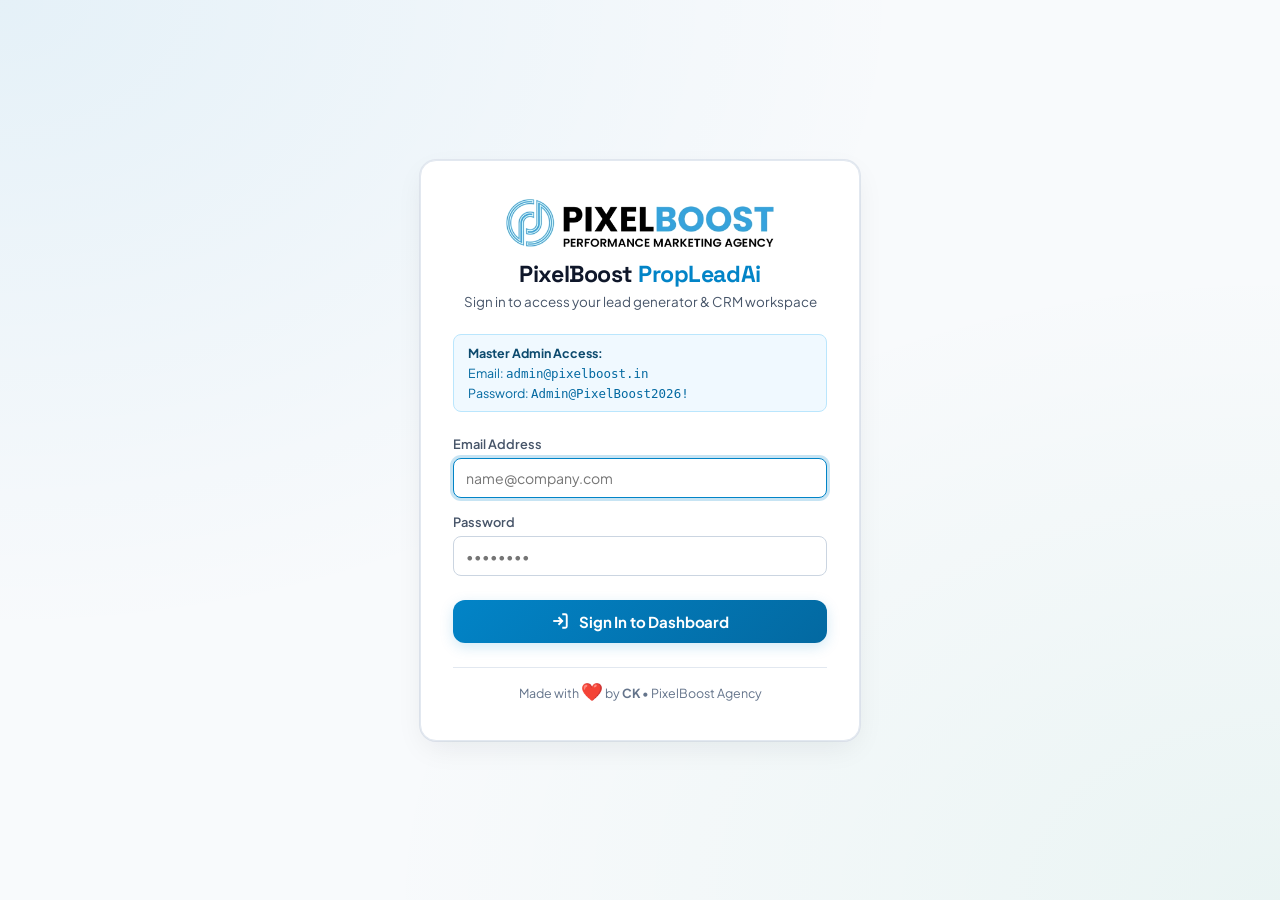
==== static/login.html @ cd892c79 "feat: Multi-Tenant SaaS Master Admin Hub, Client Login, and Credit Quota System" ====
<!DOCTYPE html>
<html lang="en">
<head>
  <meta charset="UTF-8">
  <meta name="viewport" content="width=device-width, initial-scale=1.0">
  <title>Login — PixelBoost PropLeadAi</title>
  <link rel="icon" type="image/png" href="logo_icon.png">
  <link rel="preconnect" href="https://fonts.googleapis.com">
  <link rel="preconnect" href="https://fonts.gstatic.com" crossorigin>
  <link href="https://fonts.googleapis.com/css2?family=Plus+Jakarta+Sans:wght@300;400;500;600;700;800&family=Space+Grotesk:wght@500;700&display=swap" rel="stylesheet">
  <link rel="stylesheet" href="style.css">
  <style>
    .auth-page {
      min-height: 100vh;
      display: flex;
      align-items: center;
      justify-content: center;
      padding: 24px;
      background-color: var(--bg-app);
      background-image: 
        radial-gradient(at 0% 0%, rgba(2, 132, 199, 0.08) 0px, transparent 50%),
        radial-gradient(at 100% 100%, rgba(5, 150, 105, 0.06) 0px, transparent 50%);
    }

    .auth-card {
      width: 100%;
      max-width: 440px;
      background: #ffffff;
      border: 1px solid var(--border-light);
      border-radius: var(--radius-lg);
      padding: 38px 32px;
      box-shadow: 0 10px 30px -5px rgba(15, 23, 42, 0.08), 0 0 0 1px #e2e8f0;
      display: flex;
      flex-direction: column;
      gap: 24px;
    }

    .auth-header {
      display: flex;
      flex-direction: column;
      align-items: center;
      text-align: center;
      gap: 12px;
    }

    .auth-logo {
      height: 48px;
      width: auto;
      object-fit: contain;
    }

    .auth-title h1 {
      font-family: var(--font-brand);
      font-size: 1.45rem;
      font-weight: 800;
      color: var(--text-main);
      letter-spacing: -0.02em;
    }

    .auth-title p {
      font-size: 0.84rem;
      color: var(--text-secondary);
      margin-top: 4px;
    }

    .auth-form {
      display: flex;
      flex-direction: column;
      gap: 16px;
    }

    .auth-footer-text {
      text-align: center;
      font-size: 0.78rem;
      color: var(--text-dim);
      padding-top: 12px;
      border-top: 1px solid var(--border-light);
    }

    .demo-credentials-box {
      background: #f0f9ff;
      border: 1px solid #bae6fd;
      border-radius: var(--radius-sm);
      padding: 10px 14px;
      font-size: 0.78rem;
      color: #0369a1;
      display: flex;
      flex-direction: column;
      gap: 4px;
    }

    .demo-credentials-box strong {
      color: #0c4a6e;
    }
  </style>
</head>
<body class="auth-page">
  <div class="auth-card">
    <div class="auth-header">
      <img src="logo_badge.png" alt="PixelBoost" class="auth-logo">
      <div class="auth-title">
        <h1>PixelBoost <span style="color: var(--primary-cyan);">PropLeadAi</span></h1>
        <p>Sign in to access your lead generator & CRM workspace</p>
      </div>
    </div>

    <!-- Master Admin Quick Helper / Demo Credentials -->
    <div class="demo-credentials-box">
      <div><strong>Master Admin Access:</strong></div>
      <div>Email: <code>admin@pixelboost.in</code></div>
      <div>Password: <code>Admin@PixelBoost2026!</code></div>
    </div>

    <form class="auth-form" id="login-form">
      <div class="form-row">
        <label class="form-label" for="login-email">Email Address</label>
        <input type="email" id="login-email" class="text-field" placeholder="name@company.com" required autofocus>
      </div>

      <div class="form-row">
        <label class="form-label" for="login-password">Password</label>
        <input type="password" id="login-password" class="text-field" placeholder="••••••••" required>
      </div>

      <button type="submit" class="btn-hero btn-extract" id="btn-login-submit" style="margin-top: 8px;">
        <svg width="18" height="18" viewBox="0 0 24 24" fill="none" stroke="currentColor" stroke-width="2.5">
          <path d="M15 3h4a2 2 0 0 1 2 2v14a2 2 0 0 1-2 2h-4"></path>
          <polyline points="10 17 15 12 10 7"></polyline>
          <line x1="15" y1="12" x2="3" y2="12"></line>
        </svg>
        <span>Sign In to Dashboard</span>
      </button>
    </form>

    <div class="auth-footer-text">
      Made with <span class="heart-pulse">❤️</span> by <strong>CK</strong> • PixelBoost Agency
    </div>
  </div>

  <div class="toast-wrapper" id="toast-container"></div>

  <script>
    const form = document.getElementById('login-form');
    const emailInput = document.getElementById('login-email');
    const passInput = document.getElementById('login-password');
    const submitBtn = document.getElementById('btn-login-submit');

    // If token already present, test /api/auth/me
    const existingToken = localStorage.getItem('pixelboost_token');
    if (existingToken) {
      fetch('/api/auth/me', {
        headers: { 'Authorization': `Bearer ${existingToken}` }
      })
      .then(res => res.json())
      .then(data => {
        if (data.id) {
          window.location.href = '/';
        }
      })
      .catch(() => {});
    }

    form.addEventListener('submit', async (e) => {
      e.preventDefault();
      const email = emailInput.value.trim();
      const password = passInput.value;

      submitBtn.disabled = true;
      submitBtn.innerHTML = '<span>Verifying...</span>';

      try {
        const res = await fetch('/api/auth/login', {
          method: 'POST',
          headers: { 'Content-Type': 'application/json' },
          body: JSON.stringify({ email, password })
        });

        const data = await res.json();
        if (!res.ok) {
          throw new Error(data.detail || 'Login failed.');
        }

        localStorage.setItem('pixelboost_token', data.access_token);
        localStorage.setItem('pixelboost_user', JSON.stringify(data.user));

        showToast('Login successful! Redirecting...', 'success');
        setTimeout(() => {
          window.location.href = '/';
        }, 600);

      } catch (err) {
        showToast(err.message, 'error');
        submitBtn.disabled = false;
        submitBtn.innerHTML = `
          <svg width="18" height="18" viewBox="0 0 24 24" fill="none" stroke="currentColor" stroke-width="2.5">
            <path d="M15 3h4a2 2 0 0 1 2 2v14a2 2 0 0 1-2 2h-4"></path>
            <polyline points="10 17 15 12 10 7"></polyline>
            <line x1="15" y1="12" x2="3" y2="12"></line>
          </svg>
          <span>Sign In to Dashboard</span>
        `;
      }
    });

    function showToast(msg, type = 'info') {
      const container = document.getElementById('toast-container');
      const toast = document.createElement('div');
      toast.className = 'toast-item';
      if (type === 'error') toast.style.background = '#e11d48';
      if (type === 'success') toast.style.background = '#059669';
      toast.textContent = msg;
      container.appendChild(toast);
      setTimeout(() => toast.remove(), 4000);
    }
  </script>
</body>
</html>
---- static/style.css ----
/* ==========================================================================
   PixelBoost PropLeadAi — Modern Light Theme Design System
   Performance Real Estate Lead Scraper & CRM
   Made with ❤️ By CK
   ========================================================================== */

:root {
  /* Light Theme Color Tokens */
  --bg-app: #f8fafc;
  --bg-sidebar: #ffffff;
  --bg-card: #ffffff;
  --bg-card-hover: #f8fafc;
  --bg-input: #ffffff;
  --bg-elevated: #f1f5f9;

  --border-light: #e2e8f0;
  --border-focus: #0284c7;
  --border-highlight: rgba(2, 132, 199, 0.22);

  --text-main: #0f172a;
  --text-secondary: #475569;
  --text-dim: #64748b;

  --primary: #0284c7;
  --primary-cyan: #0284c7;
  --primary-light: #38bdf8;
  --primary-gradient: linear-gradient(135deg, #0284c7 0%, #0369a1 100%);
  --primary-glow: rgba(2, 132, 199, 0.18);

  --emerald: #059669;
  --emerald-bg: #ecfdf5;
  --emerald-border: #a7f3d0;

  --amber: #d97706;
  --amber-bg: #fffbeb;
  --amber-border: #fde68a;
  
  --rose: #e11d48;
  --rose-bg: #fff1f2;
  --rose-border: #fecdd3;

  --wa-green: #16a34a;
  --wa-bg: #dcfce7;
  --wa-border: #bbf7d0;

  --font-main: 'Plus Jakarta Sans', -apple-system, BlinkMacSystemFont, 'Segoe UI', Roboto, sans-serif;
  --font-brand: 'Space Grotesk', sans-serif;

  --radius-xs: 6px;
  --radius-sm: 8px;
  --radius-md: 12px;
  --radius-lg: 16px;
  --radius-pill: 9999px;

  --shadow-sm: 0 1px 3px rgba(0, 0, 0, 0.05), 0 1px 2px rgba(0, 0, 0, 0.03);
  --shadow-card: 0 4px 16px -2px rgba(15, 23, 42, 0.05), 0 0 0 1px #e2e8f0;
}

* {
  margin: 0;
  padding: 0;
  box-sizing: border-box;
}

body {
  font-family: var(--font-main);
  background-color: var(--bg-app);
  color: var(--text-main);
  min-height: 100vh;
  overflow-x: hidden;
  background-image: 
    radial-gradient(at 0% 0%, rgba(2, 132, 199, 0.04) 0px, transparent 40%),
    radial-gradient(at 100% 100%, rgba(5, 150, 105, 0.03) 0px, transparent 40%);
  background-attachment: fixed;
  -webkit-font-smoothing: antialiased;
}

/* App Layout */
.app-layout {
  display: flex;
  min-height: 100vh;
}

/* Sidebar */
.sidebar {
  width: 270px;
  background-color: var(--bg-sidebar);
  border-right: 1px solid var(--border-light);
  display: flex;
  flex-direction: column;
  padding: 24px 18px;
  position: sticky;
  top: 0;
  height: 100vh;
  z-index: 30;
  box-shadow: 2px 0 10px rgba(0, 0, 0, 0.02);
}

.sidebar-brand {
  display: flex;
  flex-direction: column;
  align-items: flex-start;
  gap: 10px;
  padding-bottom: 20px;
  border-bottom: 1px solid var(--border-light);
  margin-bottom: 20px;
}

.brand-logo-wrap {
  width: 100%;
  display: flex;
  align-items: center;
  padding: 2px 0;
}

.sidebar-logo-img {
  height: 36px;
  width: auto;
  max-width: 100%;
  object-fit: contain;
}

.brand-text h2 {
  font-family: var(--font-brand);
  font-size: 1.15rem;
  font-weight: 800;
  letter-spacing: -0.02em;
  display: flex;
  align-items: center;
  gap: 6px;
  color: var(--text-main);
}

.brand-highlight {
  color: var(--primary-cyan);
}

.pro-badge {
  font-size: 0.62rem;
  background: rgba(2, 132, 199, 0.1);
  color: var(--primary-cyan);
  border: 1px solid rgba(2, 132, 199, 0.25);
  padding: 1px 6px;
  border-radius: var(--radius-pill);
  font-weight: 800;
  letter-spacing: 0.06em;
}

.brand-sub {
  font-size: 0.72rem;
  color: var(--text-dim);
  font-weight: 500;
  margin-top: 2px;
}

.sidebar-nav {
  display: flex;
  flex-direction: column;
  gap: 6px;
  flex: 1;
}

.nav-item {
  display: flex;
  align-items: center;
  gap: 12px;
  padding: 11px 14px;
  background: transparent;
  border: 1px solid transparent;
  border-radius: var(--radius-sm);
  color: var(--text-secondary);
  font-family: var(--font-main);
  font-size: 0.9rem;
  font-weight: 500;
  cursor: pointer;
  transition: all 0.2s ease;
  width: 100%;
  text-align: left;
}

.nav-item:hover {
  color: var(--text-main);
  background: #f1f5f9;
}

.nav-item.active {
  color: var(--primary);
  background: #f0f9ff;
  border-color: #bae6fd;
  font-weight: 700;
  box-shadow: inset 0 0 8px rgba(2, 132, 199, 0.05);
}

.count-pill {
  margin-left: auto;
  font-size: 0.75rem;
  background: var(--bg-elevated);
  padding: 2px 8px;
  border-radius: var(--radius-pill);
  color: var(--text-secondary);
  border: 1px solid var(--border-light);
  font-weight: 600;
}

.sidebar-footer {
  padding-top: 16px;
  border-top: 1px solid var(--border-light);
  display: flex;
  flex-direction: column;
  gap: 12px;
}

/* Made with Love Card */
.made-by-card {
  background: linear-gradient(135deg, #f0f9ff 0%, #f0fdf4 100%);
  border: 1px solid #bfdbfe;
  border-radius: var(--radius-md);
  padding: 10px 14px;
  display: flex;
  align-items: center;
  gap: 10px;
}

.heart-pulse {
  font-size: 1.1rem;
  animation: heartBeat 1.8s infinite ease-in-out;
  display: inline-block;
}

@keyframes heartBeat {
  0% { transform: scale(1); }
  14% { transform: scale(1.25); }
  28% { transform: scale(1); }
  42% { transform: scale(1.25); }
  70% { transform: scale(1); }
}

.made-by-text span {
  display: block;
  font-size: 0.7rem;
  color: var(--text-secondary);
}

.made-by-text strong {
  font-size: 0.85rem;
  color: var(--text-main);
  font-family: var(--font-brand);
  letter-spacing: 0.02em;
}

.system-status {
  display: flex;
  align-items: center;
  gap: 8px;
  font-size: 0.74rem;
  color: var(--text-dim);
}

.live-dot {
  width: 7px;
  height: 7px;
  background-color: var(--emerald);
  border-radius: 50%;
  box-shadow: 0 0 6px var(--emerald);
  animation: dotPulse 2s infinite;
}

@keyframes dotPulse {
  0%, 100% { opacity: 0.5; }
  50% { opacity: 1; transform: scale(1.2); }
}

/* Main Content */
.main-content {
  flex: 1;
  padding: 28px 36px;
  max-width: 1600px;
}

/* Top Header */
.top-header {
  display: flex;
  justify-content: space-between;
  align-items: center;
  margin-bottom: 26px;
  gap: 20px;
  flex-wrap: wrap;
}

.header-title-box {
  display: flex;
  flex-direction: column;
  gap: 4px;
}

.badge-pill {
  display: inline-flex;
  font-size: 0.74rem;
  font-weight: 700;
  color: #0369a1;
  background: #e0f2fe;
  border: 1px solid #bae6fd;
  padding: 3px 10px;
  border-radius: var(--radius-pill);
  width: fit-content;
  margin-bottom: 2px;
}

.header-title-box h1 {
  font-family: var(--font-brand);
  font-size: 1.75rem;
  font-weight: 800;
  letter-spacing: -0.03em;
  color: var(--text-main);
}

.header-title-box p {
  color: var(--text-secondary);
  font-size: 0.88rem;
}

/* Header Metrics */
.header-metrics {
  display: flex;
  gap: 12px;
}

.metric-card {
  background: var(--bg-card);
  border: 1px solid var(--border-light);
  border-radius: var(--radius-md);
  padding: 12px 18px;
  min-width: 130px;
  display: flex;
  flex-direction: column;
  box-shadow: var(--shadow-sm);
}

.metric-card.highlight-green {
  border-color: var(--emerald-border);
  background: linear-gradient(180deg, #ecfdf5 0%, #ffffff 100%);
}

.metric-card.highlight-amber {
  border-color: var(--amber-border);
  background: linear-gradient(180deg, #fffbeb 0%, #ffffff 100%);
}

.metric-label {
  font-size: 0.72rem;
  color: var(--text-secondary);
  font-weight: 700;
  text-transform: uppercase;
  letter-spacing: 0.04em;
}

.metric-num {
  font-family: var(--font-brand);
  font-size: 1.45rem;
  font-weight: 800;
  margin-top: 2px;
  color: var(--text-main);
}

.text-emerald { color: var(--emerald); }
.text-amber { color: var(--amber); }
.text-rose { color: var(--rose); }

/* Tabs */
.tab-pane {
  display: none;
}
.tab-pane.active {
  display: block;
}

/* Scraper Grid */
.scraper-grid {
  display: grid;
  grid-template-columns: 1.05fr 0.95fr;
  gap: 24px;
}

@media (max-width: 1200px) {
  .scraper-grid {
    grid-template-columns: 1fr;
  }
}

/* Cards */
.card {
  background: var(--bg-card);
  border: 1px solid var(--border-light);
  border-radius: var(--radius-lg);
  box-shadow: var(--shadow-card);
  padding: 22px;
}

.card-top-bar {
  display: flex;
  justify-content: space-between;
  align-items: center;
  margin-bottom: 18px;
  padding-bottom: 14px;
  border-bottom: 1px solid var(--border-light);
}

.card-heading {
  display: flex;
  align-items: center;
  gap: 10px;
}

.card-icon-tag {
  width: 32px;
  height: 32px;
  background: #e0f2fe;
  color: #0284c7;
  border-radius: var(--radius-sm);
  display: flex;
  align-items: center;
  justify-content: center;
  font-size: 0.95rem;
}

.card-icon-tag.green {
  background: var(--emerald-bg);
  color: var(--emerald);
}

.card-heading h3 {
  font-family: var(--font-brand);
  font-size: 1.08rem;
  font-weight: 700;
  letter-spacing: -0.01em;
  color: var(--text-main);
}

.card-heading p {
  font-size: 0.76rem;
  color: var(--text-dim);
}

/* Mode Switcher */
.mode-toggle-group {
  display: flex;
  background: var(--bg-elevated);
  border: 1px solid var(--border-light);
  border-radius: var(--radius-pill);
  padding: 3px;
  gap: 2px;
}

.mode-btn {
  background: transparent;
  border: none;
  color: var(--text-secondary);
  font-size: 0.76rem;
  font-weight: 600;
  padding: 4px 12px;
  border-radius: var(--radius-pill);
  cursor: pointer;
  transition: all 0.2s ease;
}

.mode-btn:hover {
  color: var(--text-main);
}

.mode-btn.active {
  background: var(--primary-gradient);
  color: #fff;
  box-shadow: 0 2px 8px var(--primary-glow);
}

/* Clean Form */
.clean-form {
  display: flex;
  flex-direction: column;
  gap: 14px;
}

.form-grid-2 {
  display: grid;
  grid-template-columns: 1fr 1fr;
  gap: 12px;
}

.form-row {
  display: flex;
  flex-direction: column;
  gap: 6px;
}

.form-label {
  font-size: 0.8rem;
  font-weight: 600;
  color: var(--text-secondary);
}

.select-field, .text-field, .filter-select {
  background: var(--bg-input);
  border: 1px solid #cbd5e1;
  border-radius: var(--radius-sm);
  padding: 10px 12px;
  color: var(--text-main);
  font-family: var(--font-main);
  font-size: 0.88rem;
  outline: none;
  transition: all 0.2s ease;
  width: 100%;
}

.select-field:focus, .text-field:focus, .filter-select:focus {
  border-color: var(--border-focus);
  box-shadow: 0 0 0 3px var(--border-highlight);
  background: #ffffff;
}

/* Quick Locality Chips */
.chip-label-row {
  display: flex;
  justify-content: space-between;
  font-size: 0.75rem;
}

.sub-label {
  font-weight: 600;
  color: var(--text-dim);
}

.text-dim-xs {
  font-size: 0.7rem;
  color: var(--text-dim);
}

.chips-container {
  display: flex;
  flex-wrap: wrap;
  gap: 6px;
}

.area-chip {
  background: var(--bg-elevated);
  border: 1px solid var(--border-light);
  color: var(--text-secondary);
  font-size: 0.76rem;
  font-weight: 500;
  padding: 4px 10px;
  border-radius: var(--radius-pill);
  cursor: pointer;
  transition: all 0.2s ease;
}

.area-chip:hover {
  color: var(--primary);
  border-color: #bae6fd;
  background: #f0f9ff;
  transform: translateY(-1px);
}

.area-chip.active {
  background: var(--primary);
  border-color: var(--primary);
  color: #fff;
  font-weight: 600;
  box-shadow: 0 2px 6px var(--primary-glow);
}

/* Volume Slider */
.slider-box {
  background: var(--bg-elevated);
  border: 1px solid var(--border-light);
  border-radius: var(--radius-md);
  padding: 10px 14px;
}

.slider-header {
  display: flex;
  justify-content: space-between;
  align-items: center;
  margin-bottom: 6px;
}

.slider-pill {
  font-size: 0.78rem;
  font-weight: 700;
  color: #0369a1;
  background: #e0f2fe;
  border: 1px solid #bae6fd;
  padding: 2px 8px;
  border-radius: var(--radius-pill);
}

.range-slider {
  width: 100%;
  accent-color: var(--primary);
  cursor: pointer;
}

/* Action Hero Buttons */
.btn-hero {
  display: flex;
  align-items: center;
  justify-content: center;
  gap: 10px;
  padding: 12px 22px;
  border-radius: var(--radius-md);
  font-family: var(--font-main);
  font-size: 0.94rem;
  font-weight: 700;
  cursor: pointer;
  transition: all 0.2s ease;
  border: none;
  width: 100%;
  letter-spacing: -0.01em;
}

.btn-extract {
  background: var(--primary-gradient);
  color: #fff;
  box-shadow: 0 4px 14px var(--primary-glow);
}

.btn-extract:hover {
  transform: translateY(-1px);
  box-shadow: 0 6px 20px rgba(2, 132, 199, 0.35);
}

.btn-stop {
  background: linear-gradient(135deg, #ef4444, #dc2626);
  color: #fff;
  box-shadow: 0 4px 14px rgba(239, 68, 68, 0.25);
}

/* Progress */
.progress-box {
  margin-top: 14px;
  background: var(--bg-elevated);
  border: 1px solid var(--border-light);
  border-radius: var(--radius-sm);
  padding: 10px 14px;
}

.progress-info {
  display: flex;
  justify-content: space-between;
  font-size: 0.82rem;
  font-weight: 600;
  margin-bottom: 6px;
  color: var(--text-secondary);
}

.font-mono { font-family: monospace; }

.progress-bar-bg {
  height: 6px;
  background: #e2e8f0;
  border-radius: var(--radius-pill);
  overflow: hidden;
}

.progress-bar-fill {
  height: 100%;
  background: linear-gradient(90deg, var(--primary), var(--emerald));
  width: 0%;
  transition: width 0.3s ease;
}

/* Console Box */
.console-box {
  margin-top: 14px;
  background: #0f172a;
  border: 1px solid #1e293b;
  border-radius: var(--radius-sm);
  overflow: hidden;
  box-shadow: var(--shadow-sm);
}

.console-top {
  background: #1e293b;
  padding: 6px 10px;
  display: flex;
  align-items: center;
  justify-content: space-between;
  border-bottom: 1px solid #334155;
}

.console-lights {
  display: flex;
  gap: 5px;
}
.console-lights span {
  width: 8px;
  height: 8px;
  border-radius: 50%;
  background: #475569;
}
.console-lights span:nth-child(1) { background: #ef4444; }
.console-lights span:nth-child(2) { background: #f59e0b; }
.console-lights span:nth-child(3) { background: #10b981; }

.console-title {
  font-size: 0.7rem;
  color: #94a3b8;
  font-family: monospace;
}

.console-clear {
  background: none;
  border: none;
  color: #94a3b8;
  font-size: 0.7rem;
  cursor: pointer;
}
.console-clear:hover { color: #fff; }

.console-body {
  padding: 10px;
  max-height: 120px;
  overflow-y: auto;
  font-family: 'Courier New', Courier, monospace;
  font-size: 0.78rem;
  line-height: 1.45;
  display: flex;
  flex-direction: column;
  gap: 3px;
  color: #e2e8f0;
}

.log-line { word-break: break-all; }

/* Stream Card & Feed */
.stream-card {
  display: flex;
  flex-direction: column;
  height: 600px;
}

.live-counter {
  font-size: 0.75rem;
  font-weight: 700;
  color: var(--emerald);
  background: var(--emerald-bg);
  border: 1px solid var(--emerald-border);
  padding: 3px 10px;
  border-radius: var(--radius-pill);
}

.stream-scroll-box {
  flex: 1;
  overflow-y: auto;
  display: flex;
  flex-direction: column;
  gap: 10px;
  padding-right: 4px;
}

.stream-empty {
  display: flex;
  flex-direction: column;
  align-items: center;
  justify-content: center;
  height: 100%;
  text-align: center;
  color: var(--text-dim);
  padding: 30px;
  gap: 8px;
}

.empty-icon-circle {
  width: 56px;
  height: 56px;
  background: #f1f5f9;
  color: var(--text-dim);
  border-radius: 50%;
  display: flex;
  align-items: center;
  justify-content: center;
  margin-bottom: 4px;
}

.stream-empty h4 {
  color: var(--text-main);
  font-size: 0.95rem;
  font-weight: 600;
}

.stream-empty p {
  font-size: 0.8rem;
  max-width: 240px;
}

/* Stream Lead Item */
.stream-lead-card {
  background: #ffffff;
  border: 1px solid var(--border-light);
  border-radius: var(--radius-md);
  padding: 12px 14px;
  display: flex;
  flex-direction: column;
  gap: 8px;
  animation: slideDown 0.25s ease;
  transition: all 0.2s ease;
  box-shadow: var(--shadow-sm);
}

.stream-lead-card:hover {
  border-color: #bae6fd;
  background: #f8fafc;
  box-shadow: 0 4px 12px rgba(2, 132, 199, 0.08);
}

@keyframes slideDown {
  from { opacity: 0; transform: translateY(-8px); }
  to { opacity: 1; transform: translateY(0); }
}

.stream-lead-top {
  display: flex;
  justify-content: space-between;
  align-items: flex-start;
  gap: 8px;
}

.stream-lead-name {
  font-weight: 700;
  font-size: 0.92rem;
  color: var(--text-main);
}

.stream-lead-meta {
  display: flex;
  align-items: center;
  gap: 8px;
  flex-wrap: wrap;
}

.phone-action-pill {
  display: inline-flex;
  align-items: center;
  gap: 5px;
  font-family: monospace;
  font-size: 0.82rem;
  font-weight: 600;
  color: var(--emerald);
  background: var(--emerald-bg);
  border: 1px solid var(--emerald-border);
  padding: 3px 8px;
  border-radius: var(--radius-xs);
  text-decoration: none;
}

.phone-action-pill:hover {
  background: #d1fae5;
}

.wa-action-pill {
  display: inline-flex;
  align-items: center;
  gap: 4px;
  font-size: 0.74rem;
  font-weight: 700;
  color: var(--wa-green);
  background: var(--wa-bg);
  border: 1px solid var(--wa-border);
  padding: 3px 8px;
  border-radius: var(--radius-xs);
  text-decoration: none;
}

.wa-action-pill:hover {
  background: #bbf7d0;
  color: #047857;
}

.ig-action-pill {
  display: inline-flex;
  align-items: center;
  gap: 4px;
  font-size: 0.74rem;
  font-weight: 700;
  color: #e11d48;
  background: var(--rose-bg);
  border: 1px solid var(--rose-border);
  padding: 3px 8px;
  border-radius: var(--radius-xs);
  text-decoration: none;
  transition: all 0.2s;
}

.ig-action-pill:hover {
  background: linear-gradient(45deg, #f09433, #e6683c, #dc2743, #cc2366, #bc1888);
  color: #fff;
  border-color: transparent;
  transform: scale(1.05);
}

.stream-lead-addr {
  font-size: 0.76rem;
  color: var(--text-dim);
}

/* CRM Table */
.crm-card {
  display: flex;
  flex-direction: column;
  gap: 16px;
}

.crm-header-toolbar {
  display: flex;
  justify-content: space-between;
  align-items: center;
  gap: 12px;
  flex-wrap: wrap;
}

.search-input-box {
  display: flex;
  align-items: center;
  gap: 8px;
  background: var(--bg-input);
  border: 1px solid #cbd5e1;
  border-radius: var(--radius-sm);
  padding: 8px 12px;
  min-width: 300px;
}

.search-input-box input {
  background: none;
  border: none;
  color: var(--text-main);
  outline: none;
  width: 100%;
  font-size: 0.88rem;
  font-family: var(--font-main);
}

.filter-controls {
  display: flex;
  align-items: center;
  gap: 8px;
  flex-wrap: wrap;
}

.btn-control {
  display: inline-flex;
  align-items: center;
  gap: 6px;
  background: var(--bg-input);
  border: 1px solid #cbd5e1;
  color: var(--text-secondary);
  font-size: 0.82rem;
  font-weight: 600;
  padding: 8px 14px;
  border-radius: var(--radius-sm);
  cursor: pointer;
  transition: all 0.2s;
}

.btn-control:hover {
  color: var(--text-main);
  border-color: #94a3b8;
  background: #f8fafc;
}

.bulk-bar {
  display: flex;
  justify-content: space-between;
  align-items: center;
  background: #f0f9ff;
  border: 1px solid #bae6fd;
  padding: 8px 14px;
  border-radius: var(--radius-sm);
  font-size: 0.84rem;
  color: var(--text-main);
}

.bulk-actions-right {
  display: flex;
  align-items: center;
  gap: 8px;
}

.select-field-sm {
  background: #ffffff;
  border: 1px solid #cbd5e1;
  color: var(--text-main);
  padding: 5px 8px;
  border-radius: var(--radius-xs);
  font-size: 0.78rem;
  outline: none;
}

.btn-sm {
  padding: 5px 10px;
  border-radius: var(--radius-xs);
  font-size: 0.78rem;
  font-weight: 600;
  border: none;
  cursor: pointer;
}

.btn-primary-sm {
  background: var(--primary);
  color: #fff;
}

.btn-danger-sm {
  background: var(--rose);
  color: #fff;
}

/* CRM Table View */
.crm-table-container {
  overflow-x: auto;
  max-height: 580px;
  border: 1px solid var(--border-light);
  border-radius: var(--radius-md);
  background: #ffffff;
}

.crm-table {
  width: 100%;
  border-collapse: collapse;
  text-align: left;
  font-size: 0.86rem;
}

.crm-table th {
  background: #f8fafc;
  padding: 11px 12px;
  font-weight: 700;
  color: var(--text-secondary);
  font-size: 0.75rem;
  text-transform: uppercase;
  letter-spacing: 0.05em;
  position: sticky;
  top: 0;
  z-index: 10;
  border-bottom: 1px solid var(--border-light);
}

.crm-table td {
  padding: 10px 12px;
  border-bottom: 1px solid #f1f5f9;
  vertical-align: middle;
}

.crm-table tr:hover {
  background: #f8fafc;
}

.contact-cell {
  display: flex;
  flex-direction: column;
  gap: 2px;
}

.contact-name {
  font-weight: 700;
  color: var(--text-main);
}

.contact-cat {
  font-size: 0.72rem;
  color: var(--text-dim);
}

/* Status Pill */
.status-pill {
  padding: 4px 8px;
  border-radius: var(--radius-xs);
  font-size: 0.76rem;
  font-weight: 600;
  border: 1px solid transparent;
  outline: none;
  cursor: pointer;
  background: var(--bg-elevated);
  color: var(--text-main);
}

.status-new { background: #eff6ff; color: #1d4ed8; border-color: #bfdbfe; }
.status-interested { background: var(--amber-bg); color: #b45309; border-color: var(--amber-border); }
.status-followup { background: #faf5ff; color: #7e22ce; border-color: #e9d5ff; }
.status-rnr { background: #f1f5f9; color: #475569; border-color: #cbd5e1; }
.status-notinterested { background: var(--rose-bg); color: #be123c; border-color: var(--rose-border); }
.status-dealclosed { background: var(--emerald-bg); color: #047857; border-color: var(--emerald-border); }

.notes-inline-input {
  background: transparent;
  border: 1px solid transparent;
  color: var(--text-secondary);
  padding: 5px 8px;
  border-radius: var(--radius-xs);
  font-size: 0.8rem;
  width: 100%;
  min-width: 160px;
  transition: all 0.2s;
}

.notes-inline-input:hover {
  border-color: #cbd5e1;
  background: #ffffff;
}

.notes-inline-input:focus {
  border-color: var(--border-focus);
  background: #ffffff;
  color: var(--text-main);
  outline: none;
  box-shadow: 0 0 0 2px var(--border-highlight);
}

.table-footer-bar {
  display: flex;
  justify-content: space-between;
  align-items: center;
  font-size: 0.82rem;
  color: var(--text-secondary);
  padding-top: 4px;
}

.footer-export-btns {
  display: flex;
  gap: 16px;
}

.btn-text-link {
  color: var(--primary);
  text-decoration: none;
  font-weight: 600;
  font-size: 0.82rem;
}

.btn-text-link:hover {
  color: #0369a1;
  text-decoration: underline;
}

/* Export / Import Layout */
.export-layout {
  display: grid;
  grid-template-columns: 1fr 1fr;
  gap: 24px;
}

@media (max-width: 900px) {
  .export-layout {
    grid-template-columns: 1fr;
  }
}

.export-formats-grid {
  display: flex;
  flex-direction: column;
  gap: 14px;
}

.export-format-item {
  display: flex;
  align-items: center;
  background: #ffffff;
  border: 1px solid var(--border-light);
  border-radius: var(--radius-md);
  padding: 16px;
  gap: 14px;
  box-shadow: var(--shadow-sm);
}

.format-icon {
  width: 44px;
  height: 44px;
  border-radius: var(--radius-sm);
  display: flex;
  align-items: center;
  justify-content: center;
  font-family: var(--font-brand);
  font-weight: 800;
  font-size: 0.8rem;
}

.excel-icon { background: #ecfdf5; color: #059669; border: 1px solid #a7f3d0; }
.csv-icon { background: #f0f9ff; color: #0284c7; border: 1px solid #bae6fd; }

.format-desc {
  flex: 1;
}

.format-desc h4 {
  font-size: 0.92rem;
  font-weight: 700;
  color: var(--text-main);
  margin-bottom: 2px;
}

.format-desc p {
  font-size: 0.78rem;
  color: var(--text-secondary);
}

.btn-download {
  display: inline-flex;
  align-items: center;
  gap: 6px;
  background: var(--primary-gradient);
  color: #fff;
  padding: 9px 16px;
  border-radius: var(--radius-sm);
  font-size: 0.82rem;
  font-weight: 600;
  text-decoration: none;
  transition: all 0.2s;
  box-shadow: 0 4px 12px var(--primary-glow);
}

.btn-download:hover {
  transform: translateY(-1px);
}

.btn-download.secondary {
  background: var(--bg-elevated);
  border: 1px solid var(--border-light);
  color: var(--text-main);
  box-shadow: none;
}
.btn-download.secondary:hover {
  background: #e2e8f0;
}

.dropzone-box {
  border: 2px dashed #cbd5e1;
  border-radius: var(--radius-md);
  padding: 28px;
  text-align: center;
  cursor: pointer;
  transition: all 0.2s;
  background: #f8fafc;
}

.dropzone-box:hover {
  border-color: var(--primary);
  background: #f0f9ff;
}

.file-hidden { display: none; }

.dropzone-content {
  display: flex;
  flex-direction: column;
  align-items: center;
  gap: 8px;
  cursor: pointer;
}

.upload-icon-circle {
  width: 50px;
  height: 50px;
  background: #e0f2fe;
  color: var(--primary);
  border-radius: 50%;
  display: flex;
  align-items: center;
  justify-content: center;
  margin-bottom: 4px;
}

.dropzone-main-text {
  font-size: 0.9rem;
  font-weight: 700;
  color: var(--text-main);
}

.dropzone-sub-text {
  font-size: 0.76rem;
  color: var(--text-dim);
}

/* App Footer */
.app-footer {
  margin-top: 36px;
  padding-top: 20px;
  border-top: 1px solid var(--border-light);
  display: flex;
  justify-content: center;
  align-items: center;
}

.footer-attribution {
  display: flex;
  align-items: center;
  gap: 10px;
  font-size: 0.82rem;
  color: var(--text-secondary);
}

.footer-attribution strong {
  color: var(--text-main);
  font-family: var(--font-brand);
}

.dot-separator {
  color: var(--text-dim);
}

/* Toast */
.toast-wrapper {
  position: fixed;
  bottom: 24px;
  right: 24px;
  display: flex;
  flex-direction: column;
  gap: 8px;
  z-index: 1000;
}

.toast-item {
  background: #0f172a;
  color: #fff;
  border: 1px solid #334155;
  padding: 10px 16px;
  border-radius: var(--radius-sm);
  box-shadow: 0 10px 25px rgba(0, 0, 0, 0.15);
  font-size: 0.84rem;
  animation: toastSlide 0.25s ease;
}

@keyframes toastSlide {
  from { opacity: 0; transform: translateY(10px); }
  to { opacity: 1; transform: translateY(0); }
}

/* ==========================================================================
   Multi-Tenant & Master Admin Styling
   ========================================================================== */

/* User Profile Sidebar Card */
.user-profile-card {
  display: flex;
  align-items: center;
  gap: 10px;
  padding: 10px 12px;
  background: #f8fafc;
  border: 1px solid var(--border-light);
  border-radius: var(--radius-md);
  margin-top: auto;
  margin-bottom: 12px;
}

.user-avatar-circle {
  width: 34px;
  height: 34px;
  background: var(--primary-gradient);
  color: #fff;
  font-weight: 800;
  font-size: 0.8rem;
  border-radius: 50%;
  display: flex;
  align-items: center;
  justify-content: center;
  flex-shrink: 0;
  font-family: var(--font-brand);
}

.user-meta-box {
  flex: 1;
  min-width: 0;
}

.user-meta-name {
  font-size: 0.82rem;
  font-weight: 700;
  color: var(--text-main);
  white-space: nowrap;
  overflow: hidden;
  text-overflow: ellipsis;
}

.user-meta-email {
  font-size: 0.7rem;
  color: var(--text-dim);
  white-space: nowrap;
  overflow: hidden;
  text-overflow: ellipsis;
}

.btn-logout {
  background: none;
  border: none;
  color: var(--text-dim);
  cursor: pointer;
  padding: 4px;
  border-radius: var(--radius-xs);
  display: flex;
  align-items: center;
  justify-content: center;
  transition: all 0.2s;
}

.btn-logout:hover {
  color: var(--rose);
  background: var(--rose-bg);
}

/* Admin Shield Badge */
.admin-shield-badge {
  margin-left: auto;
  font-size: 0.65rem;
  font-weight: 800;
  color: #b45309;
  background: #fef3c7;
  border: 1px solid #fde68a;
  padding: 1px 6px;
  border-radius: var(--radius-pill);
}

/* Header Tenant & Credits Pills */
.tenant-badge-pill {
  display: inline-flex;
  font-size: 0.74rem;
  font-weight: 700;
  color: #6b21a8;
  background: #f3e8ff;
  border: 1px solid #e9d5ff;
  padding: 3px 10px;
  border-radius: var(--radius-pill);
}

.credits-counter-pill {
  display: inline-flex;
  font-size: 0.74rem;
  font-weight: 700;
  color: #047857;
  background: #ecfdf5;
  border: 1px solid #a7f3d0;
  padding: 3px 10px;
  border-radius: var(--radius-pill);
}

/* Master Admin Stats Grid */
.admin-stats-grid {
  display: grid;
  grid-template-columns: repeat(auto-fit, minmax(200px, 1fr));
  gap: 14px;
  margin-bottom: 20px;
}

.admin-stat-box {
  background: #ffffff;
  border: 1px solid var(--border-light);
  border-radius: var(--radius-md);
  padding: 14px 18px;
  display: flex;
  flex-direction: column;
  box-shadow: var(--shadow-sm);
}

.admin-stat-box.highlight-active {
  background: linear-gradient(180deg, #ecfdf5 0%, #ffffff 100%);
  border-color: var(--emerald-border);
}

.admin-stat-label {
  font-size: 0.72rem;
  color: var(--text-secondary);
  font-weight: 700;
  text-transform: uppercase;
  letter-spacing: 0.04em;
}

.admin-stat-num {
  font-family: var(--font-brand);
  font-size: 1.5rem;
  font-weight: 800;
  margin-top: 4px;
  color: var(--text-main);
}

/* Credits Progress Bar in Table */
.credit-bar-container {
  display: flex;
  flex-direction: column;
  gap: 3px;
  min-width: 130px;
}

.credit-bar-text {
  font-size: 0.72rem;
  font-weight: 600;
  color: var(--text-secondary);
}

.credit-bar-bg {
  height: 5px;
  background: #e2e8f0;
  border-radius: var(--radius-pill);
  overflow: hidden;
}

.credit-bar-fill {
  height: 100%;
  background: var(--primary);
  border-radius: var(--radius-pill);
}

/* Modal Window */
.modal-overlay {
  position: fixed;
  inset: 0;
  background: rgba(15, 23, 42, 0.6);
  backdrop-filter: blur(4px);
  display: flex;
  align-items: center;
  justify-content: center;
  z-index: 500;
  padding: 20px;
}

.modal-card {
  background: #ffffff;
  border: 1px solid var(--border-light);
  border-radius: var(--radius-lg);
  padding: 28px;
  width: 100%;
  max-width: 580px;
  box-shadow: 0 20px 40px -10px rgba(15, 23, 42, 0.15);
  animation: modalPop 0.25s ease;
}

@keyframes modalPop {
  from { opacity: 0; transform: scale(0.95); }
  to { opacity: 1; transform: scale(1); }
}

.modal-header {
  display: flex;
  justify-content: space-between;
  align-items: center;
  padding-bottom: 12px;
  border-bottom: 1px solid var(--border-light);
}

.modal-header h3 {
  font-family: var(--font-brand);
  font-size: 1.15rem;
  font-weight: 800;
  color: var(--text-main);
}

.modal-close {
  background: none;
  border: none;
  font-size: 1.4rem;
  color: var(--text-dim);
  cursor: pointer;
  line-height: 1;
}
.modal-close:hover { color: var(--text-main); }

.modal-footer {
  display: flex;
  justify-content: flex-end;
  gap: 10px;
  padding-top: 14px;
  border-top: 1px solid var(--border-light);
}

.hidden { display: none !important; }
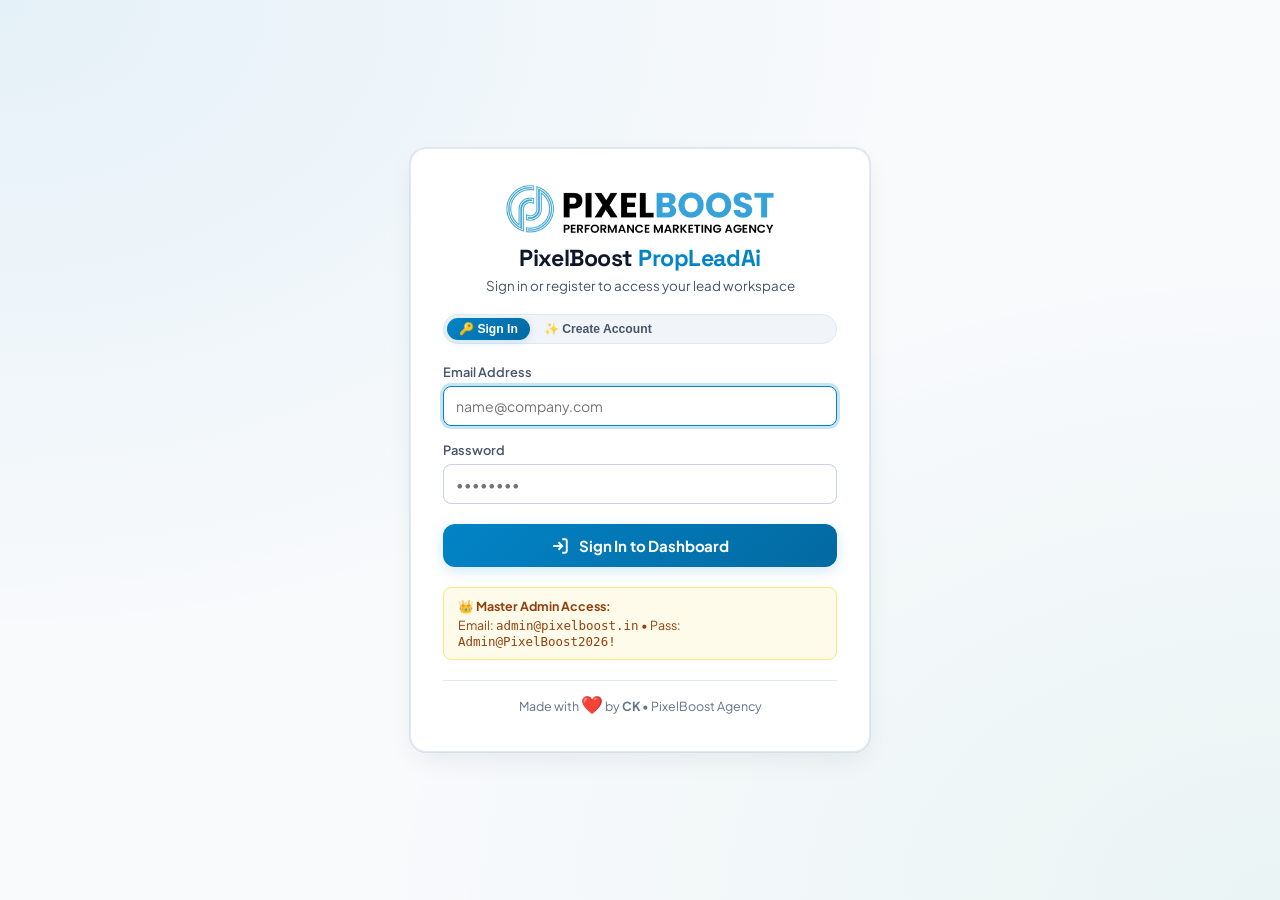
==== commit 31228e0f: "Require login or registration before purchasing paid plans with instant auto-checkout" ====
--- a/static/login.html
+++ b/static/login.html
@@ -3,7 +3,7 @@
 <head>
   <meta charset="UTF-8">
   <meta name="viewport" content="width=device-width, initial-scale=1.0">
-  <title>Login — PixelBoost PropLeadAi</title>
+  <title>Login & Register — PixelBoost PropLeadAi</title>
   <link rel="icon" type="image/png" href="logo_icon.png">
   <link rel="preconnect" href="https://fonts.googleapis.com">
   <link rel="preconnect" href="https://fonts.gstatic.com" crossorigin>
@@ -24,15 +24,15 @@
 
     .auth-card {
       width: 100%;
-      max-width: 440px;
+      max-width: 460px;
       background: #ffffff;
       border: 1px solid var(--border-light);
       border-radius: var(--radius-lg);
-      padding: 38px 32px;
+      padding: 36px 32px;
       box-shadow: 0 10px 30px -5px rgba(15, 23, 42, 0.08), 0 0 0 1px #e2e8f0;
       display: flex;
       flex-direction: column;
-      gap: 24px;
+      gap: 20px;
     }
 
     .auth-header {
@@ -40,7 +40,7 @@
       flex-direction: column;
       align-items: center;
       text-align: center;
-      gap: 12px;
+      gap: 10px;
     }
 
     .auth-logo {
@@ -69,28 +69,36 @@
       gap: 16px;
     }
 
+    .plan-notice-box {
+      background: #f0f9ff;
+      border: 1px solid #bae6fd;
+      border-radius: var(--radius-sm);
+      padding: 12px 14px;
+      font-size: 0.82rem;
+      color: #0369a1;
+      display: flex;
+      align-items: center;
+      gap: 8px;
+    }
+
+    .demo-credentials-box {
+      background: #fffbeb;
+      border: 1px solid #fde68a;
+      border-radius: var(--radius-sm);
+      padding: 10px 14px;
+      font-size: 0.78rem;
+      color: #92400e;
+      display: flex;
+      flex-direction: column;
+      gap: 3px;
+    }
+
     .auth-footer-text {
       text-align: center;
       font-size: 0.78rem;
       color: var(--text-dim);
       padding-top: 12px;
       border-top: 1px solid var(--border-light);
-    }
-
-    .demo-credentials-box {
-      background: #f0f9ff;
-      border: 1px solid #bae6fd;
-      border-radius: var(--radius-sm);
-      padding: 10px 14px;
-      font-size: 0.78rem;
-      color: #0369a1;
-      display: flex;
-      flex-direction: column;
-      gap: 4px;
-    }
-
-    .demo-credentials-box strong {
-      color: #0c4a6e;
     }
   </style>
 </head>
@@ -100,17 +108,26 @@
       <img src="logo_badge.png" alt="PixelBoost" class="auth-logo">
       <div class="auth-title">
         <h1>PixelBoost <span style="color: var(--primary-cyan);">PropLeadAi</span></h1>
-        <p>Sign in to access your lead generator & CRM workspace</p>
-      </div>
-    </div>
-
-    <!-- Master Admin Quick Helper / Demo Credentials -->
-    <div class="demo-credentials-box">
-      <div><strong>Master Admin Access:</strong></div>
-      <div>Email: <code>admin@pixelboost.in</code></div>
-      <div>Password: <code>Admin@PixelBoost2026!</code></div>
-    </div>
-
+        <p id="auth-header-sub">Sign in or register to access your lead workspace</p>
+      </div>
+    </div>
+
+    <!-- Plan Intent Banner (If redirected from Pricing) -->
+    <div class="plan-notice-box hidden" id="plan-notice-banner">
+      <span style="font-size: 1.3rem;">💎</span>
+      <div>
+        <strong id="plan-notice-name">Selected Plan</strong>
+        <div id="plan-notice-desc" style="font-size: 0.76rem; color: #0284c7;">Sign in or register below to proceed to payment.</div>
+      </div>
+    </div>
+
+    <!-- Mode Toggle: Sign In vs Register -->
+    <div class="mode-toggle-group">
+      <button type="button" class="mode-btn active" id="btn-mode-login">🔑 Sign In</button>
+      <button type="button" class="mode-btn" id="btn-mode-register">✨ Create Account</button>
+    </div>
+
+    <!-- Sign In Form -->
     <form class="auth-form" id="login-form">
       <div class="form-row">
         <label class="form-label" for="login-email">Email Address</label>
@@ -122,16 +139,54 @@
         <input type="password" id="login-password" class="text-field" placeholder="••••••••" required>
       </div>
 
-      <button type="submit" class="btn-hero btn-extract" id="btn-login-submit" style="margin-top: 8px;">
+      <button type="submit" class="btn-hero btn-extract" id="btn-login-submit" style="margin-top: 4px;">
         <svg width="18" height="18" viewBox="0 0 24 24" fill="none" stroke="currentColor" stroke-width="2.5">
           <path d="M15 3h4a2 2 0 0 1 2 2v14a2 2 0 0 1-2 2h-4"></path>
           <polyline points="10 17 15 12 10 7"></polyline>
           <line x1="15" y1="12" x2="3" y2="12"></line>
         </svg>
-        <span>Sign In to Dashboard</span>
+        <span id="btn-login-text">Sign In to Dashboard</span>
       </button>
     </form>
 
+    <!-- Register Form (Hidden by default) -->
+    <form class="auth-form hidden" id="register-form">
+      <div class="form-row">
+        <label class="form-label" for="reg-name">Full Name</label>
+        <input type="text" id="reg-name" class="text-field" placeholder="e.g. Rahul Sharma" required>
+      </div>
+
+      <div class="form-row">
+        <label class="form-label" for="reg-company">Company / Agency (Optional)</label>
+        <input type="text" id="reg-company" class="text-field" placeholder="e.g. Skyline Realty Group">
+      </div>
+
+      <div class="form-row">
+        <label class="form-label" for="reg-email">Email Address</label>
+        <input type="email" id="reg-email" class="text-field" placeholder="name@company.com" required>
+      </div>
+
+      <div class="form-row">
+        <label class="form-label" for="reg-password">Create Password</label>
+        <input type="password" id="reg-password" class="text-field" placeholder="Min 6 characters" required>
+      </div>
+
+      <button type="submit" class="btn-hero btn-extract" id="btn-reg-submit" style="margin-top: 4px;">
+        <svg width="18" height="18" viewBox="0 0 24 24" fill="none" stroke="currentColor" stroke-width="2.5">
+          <path d="M16 21v-2a4 4 0 0 0-4-4H5a4 4 0 0 0-4 4v2"></path>
+          <circle cx="9" cy="7" r="4"></circle>
+          <line x1="19" y1="8" x2="19" y2="14"></line>
+          <line x1="22" y1="11" x2="16" y2="11"></line>
+        </svg>
+        <span id="btn-reg-text">Create Account & Continue</span>
+      </button>
+    </form>
+
+    <div class="demo-credentials-box">
+      <div><strong>👑 Master Admin Access:</strong></div>
+      <div>Email: <code>admin@pixelboost.in</code> • Pass: <code>Admin@PixelBoost2026!</code></div>
+    </div>
+
     <div class="auth-footer-text">
       Made with <span class="heart-pulse">❤️</span> by <strong>CK</strong> • PixelBoost Agency
     </div>
@@ -140,30 +195,47 @@
   <div class="toast-wrapper" id="toast-container"></div>
 
   <script>
-    const form = document.getElementById('login-form');
-    const emailInput = document.getElementById('login-email');
-    const passInput = document.getElementById('login-password');
-    const submitBtn = document.getElementById('btn-login-submit');
-
-    // If token already present, test /api/auth/me
-    const existingToken = localStorage.getItem('pixelboost_token');
-    if (existingToken) {
-      fetch('/api/auth/me', {
-        headers: { 'Authorization': `Bearer ${existingToken}` }
-      })
-      .then(res => res.json())
-      .then(data => {
-        if (data.id) {
-          window.location.href = '/';
-        }
-      })
-      .catch(() => {});
-    }
-
-    form.addEventListener('submit', async (e) => {
+    const btnModeLogin = document.getElementById('btn-mode-login');
+    const btnModeRegister = document.getElementById('btn-mode-register');
+    const loginForm = document.getElementById('login-form');
+    const registerForm = document.getElementById('register-form');
+    const planBanner = document.getElementById('plan-notice-banner');
+    const planNoticeName = document.getElementById('plan-notice-name');
+    const planNoticeDesc = document.getElementById('plan-notice-desc');
+
+    // Parse URL params (e.g. ?plan=Professional&leads=100&price=999)
+    const urlParams = new URLSearchParams(window.location.search);
+    const planParam = urlParams.get('plan');
+    const leadsParam = urlParams.get('leads');
+    const priceParam = urlParams.get('price');
+
+    if (planParam) {
+      planBanner.classList.remove('hidden');
+      planNoticeName.textContent = `Selected Plan: ${planParam} Plan (${leadsParam || ''} Leads)`;
+      planNoticeDesc.textContent = `Price: ₹${priceParam || '0'} • Login or register below to proceed to payment.`;
+    }
+
+    // Toggle Modes
+    btnModeLogin.addEventListener('click', () => {
+      btnModeLogin.classList.add('active');
+      btnModeRegister.classList.remove('active');
+      loginForm.classList.remove('hidden');
+      registerForm.classList.add('hidden');
+    });
+
+    btnModeRegister.addEventListener('click', () => {
+      btnModeRegister.classList.add('active');
+      btnModeLogin.classList.remove('active');
+      registerForm.classList.remove('hidden');
+      loginForm.classList.add('hidden');
+    });
+
+    // Sign In Submit
+    loginForm.addEventListener('submit', async (e) => {
       e.preventDefault();
-      const email = emailInput.value.trim();
-      const password = passInput.value;
+      const email = document.getElementById('login-email').value.trim();
+      const password = document.getElementById('login-password').value;
+      const submitBtn = document.getElementById('btn-login-submit');
 
       submitBtn.disabled = true;
       submitBtn.innerHTML = '<span>Verifying...</span>';
@@ -185,20 +257,60 @@
 
         showToast('Login successful! Redirecting...', 'success');
         setTimeout(() => {
-          window.location.href = '/';
-        }, 600);
+          if (planParam) {
+            window.location.href = `/?buy_plan=${encodeURIComponent(planParam)}&leads=${encodeURIComponent(leadsParam || '')}&price=${encodeURIComponent(priceParam || '')}`;
+          } else {
+            window.location.href = '/';
+          }
+        }, 500);
 
       } catch (err) {
         showToast(err.message, 'error');
         submitBtn.disabled = false;
-        submitBtn.innerHTML = `
-          <svg width="18" height="18" viewBox="0 0 24 24" fill="none" stroke="currentColor" stroke-width="2.5">
-            <path d="M15 3h4a2 2 0 0 1 2 2v14a2 2 0 0 1-2 2h-4"></path>
-            <polyline points="10 17 15 12 10 7"></polyline>
-            <line x1="15" y1="12" x2="3" y2="12"></line>
-          </svg>
-          <span>Sign In to Dashboard</span>
-        `;
+        submitBtn.innerHTML = '<span>Sign In to Dashboard</span>';
+      }
+    });
+
+    // Register Submit
+    registerForm.addEventListener('submit', async (e) => {
+      e.preventDefault();
+      const name = document.getElementById('reg-name').value.trim();
+      const company = document.getElementById('reg-company').value.trim();
+      const email = document.getElementById('reg-email').value.trim();
+      const password = document.getElementById('reg-password').value;
+      const submitBtn = document.getElementById('btn-reg-submit');
+
+      submitBtn.disabled = true;
+      submitBtn.innerHTML = '<span>Creating Account...</span>';
+
+      try {
+        const res = await fetch('/api/auth/register', {
+          method: 'POST',
+          headers: { 'Content-Type': 'application/json' },
+          body: JSON.stringify({ name, company, email, password })
+        });
+
+        const data = await res.json();
+        if (!res.ok) {
+          throw new Error(data.detail || 'Registration failed.');
+        }
+
+        localStorage.setItem('pixelboost_token', data.access_token);
+        localStorage.setItem('pixelboost_user', JSON.stringify(data.user));
+
+        showToast('Account created successfully! Redirecting...', 'success');
+        setTimeout(() => {
+          if (planParam) {
+            window.location.href = `/?buy_plan=${encodeURIComponent(planParam)}&leads=${encodeURIComponent(leadsParam || '')}&price=${encodeURIComponent(priceParam || '')}`;
+          } else {
+            window.location.href = '/';
+          }
+        }, 500);
+
+      } catch (err) {
+        showToast(err.message, 'error');
+        submitBtn.disabled = false;
+        submitBtn.innerHTML = '<span>Create Account & Continue</span>';
       }
     });
 
--- a/static/style.css
+++ b/static/style.css
@@ -1548,6 +1548,12 @@
   color: var(--text-main);
 }
 
+.modal-subtitle {
+  font-size: 0.82rem;
+  color: var(--text-dim);
+  margin-top: 2px;
+}
+
 .modal-close {
   background: none;
   border: none;
@@ -1566,5 +1572,586 @@
   border-top: 1px solid var(--border-light);
 }
 
+/* Header Upgrade Button & Badges */
+.btn-header-upgrade {
+  background: linear-gradient(135deg, #0284c7 0%, #0369a1 100%);
+  color: #ffffff;
+  border: none;
+  border-radius: var(--radius-pill);
+  padding: 4px 14px;
+  font-size: 0.76rem;
+  font-weight: 700;
+  cursor: pointer;
+  box-shadow: 0 2px 6px rgba(2, 132, 199, 0.25);
+  transition: all 0.2s ease;
+}
+.btn-header-upgrade:hover {
+  transform: translateY(-1px);
+  box-shadow: 0 4px 10px rgba(2, 132, 199, 0.35);
+}
+
+.pro-tag-pill {
+  font-size: 0.62rem;
+  font-weight: 800;
+  background: #fef3c7;
+  color: #b45309;
+  border: 1px solid #fde68a;
+  padding: 2px 6px;
+  border-radius: var(--radius-pill);
+  margin-left: auto;
+}
+
+.btn-guest-login-btn {
+  background: var(--primary);
+  color: #ffffff;
+  text-decoration: none;
+  padding: 6px 12px;
+  border-radius: var(--radius-sm);
+  font-size: 0.78rem;
+  font-weight: 700;
+  transition: opacity 0.2s ease;
+  margin-left: auto;
+}
+.btn-guest-login-btn:hover {
+  opacity: 0.9;
+}
+
+/* Pricing Header Banner */
+.pricing-header-banner {
+  text-align: center;
+  margin-bottom: 24px;
+  padding: 24px 16px 12px;
+}
+.pricing-header-banner h2 {
+  font-family: var(--font-brand);
+  font-size: 1.8rem;
+  font-weight: 800;
+  color: var(--text-main);
+  margin: 10px 0 6px;
+}
+.pricing-header-banner p {
+  color: var(--text-dim);
+  font-size: 0.92rem;
+  max-width: 600px;
+  margin: 0 auto;
+}
+
+/* Pricing Matrix Table */
+.pricing-table-card {
+  margin-bottom: 30px;
+}
+.pricing-table-wrap {
+  overflow-x: auto;
+  margin-top: 12px;
+}
+.pricing-matrix-table {
+  width: 100%;
+  border-collapse: collapse;
+  font-size: 0.88rem;
+}
+.pricing-matrix-table th {
+  background: #f8fafc;
+  color: var(--text-dim);
+  font-size: 0.76rem;
+  font-weight: 700;
+  text-transform: uppercase;
+  letter-spacing: 0.04em;
+  padding: 14px 18px;
+  border-bottom: 1px solid var(--border-light);
+  text-align: left;
+}
+.pricing-matrix-table td {
+  padding: 16px 18px;
+  border-bottom: 1px solid var(--border-light);
+  color: var(--text-main);
+  vertical-align: middle;
+}
+.pricing-matrix-table tr:hover td {
+  background: #f8fafc;
+}
+.pricing-matrix-table .highlight-pro-row td {
+  background: rgba(2, 132, 199, 0.04);
+}
+.pricing-matrix-table .highlight-pro-row:hover td {
+  background: rgba(2, 132, 199, 0.07);
+}
+
+.plan-cell-title {
+  display: flex;
+  align-items: center;
+  gap: 8px;
+  font-size: 0.95rem;
+}
+.plan-emoji { font-size: 1.15rem; }
+.plan-trial-badge {
+  font-size: 0.65rem;
+  font-weight: 700;
+  background: #e0f2fe;
+  color: #0284c7;
+  padding: 2px 7px;
+  border-radius: var(--radius-pill);
+}
+.popular-ribbon {
+  font-size: 0.65rem;
+  font-weight: 800;
+  background: #fef3c7;
+  color: #b45309;
+  border: 1px solid #fde68a;
+  padding: 2px 8px;
+  border-radius: var(--radius-pill);
+}
+.badge-saving {
+  font-size: 0.68rem;
+  font-weight: 700;
+  background: var(--emerald-bg);
+  color: var(--emerald);
+  padding: 2px 6px;
+  border-radius: var(--radius-xs);
+  margin-left: 6px;
+}
+
+.btn-plan-select {
+  background: #ffffff;
+  border: 1px solid var(--border-light);
+  color: var(--text-main);
+  font-size: 0.8rem;
+  font-weight: 700;
+  padding: 8px 16px;
+  border-radius: var(--radius-sm);
+  cursor: pointer;
+  transition: all 0.2s ease;
+}
+.btn-plan-select:hover {
+  background: #f1f5f9;
+  border-color: #cbd5e1;
+}
+.btn-plan-select.btn-free-action {
+  background: #f0fdf4;
+  color: var(--emerald);
+  border-color: var(--emerald-border);
+}
+.btn-plan-select.btn-free-action:hover {
+  background: #dcfce7;
+}
+.btn-plan-select.btn-pro-action {
+  background: linear-gradient(135deg, #0284c7 0%, #0369a1 100%);
+  color: #ffffff;
+  border: none;
+  box-shadow: 0 2px 8px rgba(2, 132, 199, 0.3);
+}
+.btn-plan-select.btn-pro-action:hover {
+  transform: translateY(-1px);
+  box-shadow: 0 4px 12px rgba(2, 132, 199, 0.4);
+}
+.btn-plan-select.btn-agency-action {
+  background: #1e293b;
+  color: #ffffff;
+  border: none;
+}
+.btn-plan-select.btn-agency-action:hover {
+  background: #0f172a;
+}
+
+/* Pricing Cards Grid */
+.pricing-cards-grid {
+  display: grid;
+  grid-template-columns: repeat(auto-fit, minmax(240px, 1fr));
+  gap: 20px;
+  margin-bottom: 30px;
+}
+.pricing-card {
+  background: #ffffff;
+  border: 1px solid var(--border-light);
+  border-radius: var(--radius-lg);
+  padding: 24px;
+  display: flex;
+  flex-direction: column;
+  position: relative;
+  box-shadow: var(--shadow-sm);
+  transition: transform 0.2s ease, box-shadow 0.2s ease;
+}
+.pricing-card:hover {
+  transform: translateY(-3px);
+  box-shadow: 0 12px 24px -6px rgba(15, 23, 42, 0.08);
+}
+.pricing-card.featured-pro-card {
+  border: 2px solid #0284c7;
+  background: #ffffff;
+  box-shadow: 0 12px 30px -4px rgba(2, 132, 199, 0.15);
+}
+.featured-ribbon {
+  position: absolute;
+  top: -12px;
+  left: 50%;
+  transform: translateX(-50%);
+  background: linear-gradient(135deg, #0284c7 0%, #0369a1 100%);
+  color: #ffffff;
+  font-size: 0.65rem;
+  font-weight: 800;
+  letter-spacing: 0.05em;
+  padding: 4px 12px;
+  border-radius: var(--radius-pill);
+  box-shadow: 0 2px 6px rgba(2, 132, 199, 0.35);
+  white-space: nowrap;
+}
+
+.pricing-card-header {
+  border-bottom: 1px solid var(--border-light);
+  padding-bottom: 18px;
+  margin-bottom: 18px;
+}
+.tier-tag {
+  font-size: 0.7rem;
+  font-weight: 800;
+  color: var(--text-dim);
+  letter-spacing: 0.05em;
+  margin-bottom: 6px;
+}
+.tier-tag.pro-tag {
+  color: var(--primary);
+}
+.tier-title {
+  font-family: var(--font-brand);
+  font-size: 1.3rem;
+  font-weight: 800;
+  color: var(--text-main);
+  margin-bottom: 10px;
+}
+.tier-price-box {
+  display: flex;
+  align-items: baseline;
+  gap: 4px;
+}
+.tier-currency {
+  font-size: 1.2rem;
+  font-weight: 700;
+  color: var(--text-main);
+}
+.tier-amount {
+  font-family: var(--font-brand);
+  font-size: 2.2rem;
+  font-weight: 800;
+  color: var(--text-main);
+  line-height: 1;
+}
+.tier-amount.font-lg {
+  font-size: 1.8rem;
+}
+.tier-period {
+  font-size: 0.8rem;
+  color: var(--text-dim);
+  margin-left: 2px;
+}
+.tier-per-lead {
+  font-size: 0.76rem;
+  color: var(--text-dim);
+  margin-top: 4px;
+}
+.tier-per-lead.highlight-rate {
+  color: var(--emerald);
+  font-weight: 700;
+}
+.tier-desc {
+  font-size: 0.8rem;
+  color: var(--text-secondary);
+  margin-top: 10px;
+  line-height: 1.4;
+}
+
+.tier-features {
+  list-style: none;
+  display: flex;
+  flex-direction: column;
+  gap: 10px;
+  font-size: 0.82rem;
+  color: var(--text-secondary);
+  margin-bottom: 24px;
+  flex-grow: 1;
+}
+.tier-features li {
+  display: flex;
+  align-items: flex-start;
+  gap: 6px;
+  line-height: 1.35;
+}
+
+.btn-tier-cta {
+  width: 100%;
+  padding: 12px;
+  background: #f1f5f9;
+  border: 1px solid var(--border-light);
+  border-radius: var(--radius-sm);
+  color: var(--text-main);
+  font-size: 0.85rem;
+  font-weight: 700;
+  cursor: pointer;
+  transition: all 0.2s ease;
+  margin-top: auto;
+}
+.btn-tier-cta:hover {
+  background: #e2e8f0;
+}
+.btn-tier-cta.btn-featured-cta {
+  background: linear-gradient(135deg, #0284c7 0%, #0369a1 100%);
+  color: #ffffff;
+  border: none;
+  box-shadow: 0 4px 14px rgba(2, 132, 199, 0.35);
+}
+.btn-tier-cta.btn-featured-cta:hover {
+  transform: translateY(-1px);
+  box-shadow: 0 6px 18px rgba(2, 132, 199, 0.45);
+}
+
+/* Pricing Popup Modal */
+.pricing-modal-card {
+  max-width: 720px;
+}
+.modal-plans-mini-grid {
+  display: grid;
+  grid-template-columns: repeat(auto-fit, minmax(140px, 1fr));
+  gap: 12px;
+  margin-top: 18px;
+}
+.modal-plan-mini-box {
+  background: #f8fafc;
+  border: 1px solid var(--border-light);
+  border-radius: var(--radius-md);
+  padding: 14px;
+  display: flex;
+  flex-direction: column;
+  position: relative;
+}
+.modal-plan-mini-box.highlight-pro-mini {
+  border: 2px solid var(--primary);
+  background: #ffffff;
+  box-shadow: 0 4px 12px rgba(2, 132, 199, 0.12);
+}
+.mini-pro-badge {
+  position: absolute;
+  top: -9px;
+  right: 10px;
+  background: var(--primary);
+  color: #ffffff;
+  font-size: 0.58rem;
+  font-weight: 800;
+  padding: 2px 6px;
+  border-radius: var(--radius-pill);
+}
+.mini-box-header {
+  display: flex;
+  justify-content: space-between;
+  align-items: center;
+  font-size: 0.85rem;
+  margin-bottom: 4px;
+}
+.mini-price {
+  font-weight: 800;
+  font-size: 0.95rem;
+}
+.mini-leads-count {
+  font-size: 0.78rem;
+  color: var(--text-dim);
+  margin-bottom: 12px;
+}
+.mini-rate {
+  font-size: 0.7rem;
+  color: var(--text-dim);
+}
+.btn-mini-buy {
+  width: 100%;
+  padding: 8px;
+  border: 1px solid var(--border-light);
+  background: #ffffff;
+  border-radius: var(--radius-xs);
+  font-size: 0.78rem;
+  font-weight: 700;
+  color: var(--text-main);
+  cursor: pointer;
+  transition: all 0.2s ease;
+  margin-top: auto;
+}
+.btn-mini-buy:hover {
+  background: #f1f5f9;
+}
+.btn-mini-buy.btn-pro-mini {
+  background: var(--primary);
+  color: #ffffff;
+  border: none;
+}
+.btn-mini-buy.btn-pro-mini:hover {
+  background: #0369a1;
+}
+
+.modal-contact-help {
+  margin-top: 20px;
+  padding: 14px;
+  background: #f1f5f9;
+  border-radius: var(--radius-sm);
+  display: flex;
+  flex-direction: column;
+  align-items: center;
+  gap: 8px;
+  text-align: center;
+  font-size: 0.82rem;
+  color: var(--text-secondary);
+}
+.btn-wa-inline {
+  display: inline-flex;
+  align-items: center;
+  gap: 6px;
+  background: #16a34a;
+  color: #ffffff;
+  text-decoration: none;
+  padding: 8px 16px;
+  border-radius: var(--radius-pill);
+  font-size: 0.82rem;
+  font-weight: 700;
+  transition: transform 0.2s ease;
+}
+.btn-wa-inline:hover {
+  transform: translateY(-1px);
+  background: #15803d;
+}
+
+/* Blurred Locked Leads Preview */
+.blurred-stream-wrapper {
+  position: relative;
+  margin-top: 14px;
+  border-radius: var(--radius-md);
+  overflow: hidden;
+}
+
+.blurred-lead-card {
+  filter: blur(4.5px);
+  opacity: 0.55;
+  user-select: none;
+  pointer-events: none;
+  margin-bottom: 10px;
+}
+
+.locked-lead-overlay {
+  position: absolute;
+  inset: 0;
+  background: linear-gradient(180deg, rgba(248, 250, 252, 0.5) 0%, rgba(248, 250, 252, 0.95) 100%);
+  display: flex;
+  flex-direction: column;
+  align-items: center;
+  justify-content: center;
+  padding: 24px;
+  text-align: center;
+  z-index: 10;
+  border-radius: var(--radius-md);
+  border: 1.5px dashed #cbd5e1;
+}
+
+.locked-lock-icon {
+  font-size: 2rem;
+  margin-bottom: 8px;
+  animation: bounceLock 2s infinite ease-in-out;
+}
+
+@keyframes bounceLock {
+  0%, 100% { transform: translateY(0); }
+  50% { transform: translateY(-4px); }
+}
+
+.locked-lead-title {
+  font-family: var(--font-brand);
+  font-size: 1.05rem;
+  font-weight: 800;
+  color: var(--text-main);
+  margin-bottom: 4px;
+}
+
+.locked-lead-desc {
+  font-size: 0.82rem;
+  color: var(--text-dim);
+  max-width: 380px;
+  margin-bottom: 14px;
+  line-height: 1.4;
+}
+
+.btn-unlock-leads-cta {
+  background: linear-gradient(135deg, #0284c7 0%, #0369a1 100%);
+  color: #ffffff;
+  border: none;
+  border-radius: var(--radius-pill);
+  padding: 10px 22px;
+  font-size: 0.86rem;
+  font-weight: 800;
+  cursor: pointer;
+  box-shadow: 0 4px 14px rgba(2, 132, 199, 0.35);
+  transition: all 0.2s ease;
+  display: inline-flex;
+  align-items: center;
+  gap: 8px;
+}
+.btn-unlock-leads-cta:hover {
+  transform: translateY(-2px);
+  box-shadow: 0 6px 18px rgba(2, 132, 199, 0.45);
+}
+
+/* Blurred CRM Table Rows */
+.blurred-row td {
+  filter: blur(4px);
+  opacity: 0.5;
+  user-select: none;
+  pointer-events: none;
+}
+
+.locked-crm-banner {
+  background: #fffbeb;
+  border: 1px solid #fde68a;
+  border-radius: var(--radius-md);
+  padding: 14px 18px;
+  margin-top: 14px;
+  display: flex;
+  align-items: center;
+  justify-content: space-between;
+  gap: 12px;
+  flex-wrap: wrap;
+}
+.locked-crm-left {
+  display: flex;
+  align-items: center;
+  gap: 10px;
+}
+.locked-crm-text h4 {
+  font-size: 0.9rem;
+  font-weight: 800;
+  color: #92400e;
+}
+.locked-crm-text p {
+  font-size: 0.78rem;
+  color: #b45309;
+}
+.btn-crm-unlock {
+  background: #0284c7;
+  color: #ffffff;
+  border: none;
+  padding: 8px 16px;
+  border-radius: var(--radius-pill);
+  font-size: 0.8rem;
+  font-weight: 700;
+  cursor: pointer;
+  white-space: nowrap;
+}
+.btn-crm-unlock:hover {
+  background: #0369a1;
+}
+
+/* Locked Extractor Button State */
+.btn-hero.btn-locked {
+  background: #fef3c7;
+  color: #92400e;
+  border: 1.5px solid #fde68a;
+  cursor: pointer;
+}
+.btn-hero.btn-locked:hover {
+  background: #fde68a;
+  transform: translateY(-1px);
+}
+
 .hidden { display: none !important; }
 
+
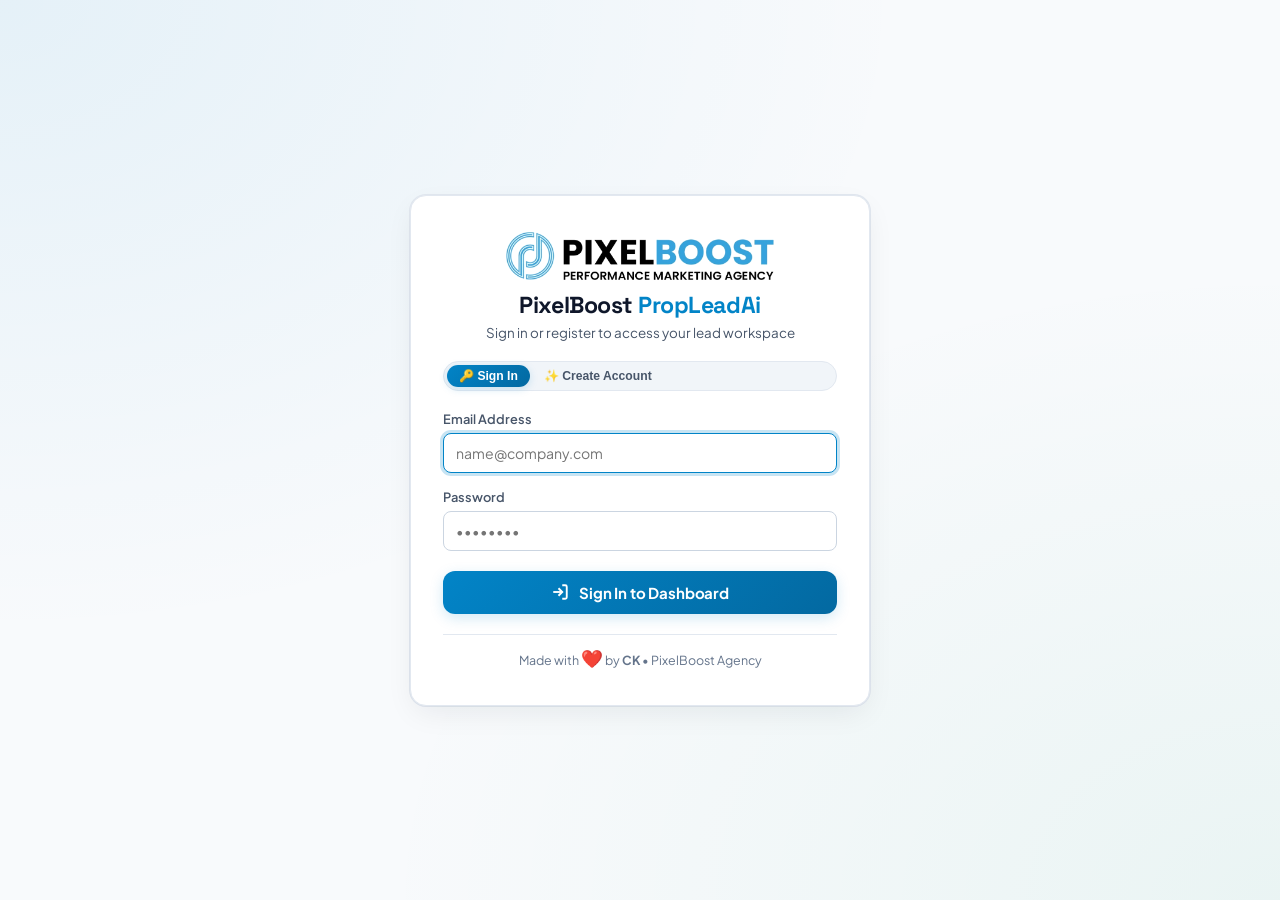
==== commit 4912971b: "Remove demo credentials from login.html Removed demo credentials box from login page." ====
--- a/static/login.html
+++ b/static/login.html
@@ -182,11 +182,6 @@
       </button>
     </form>
 
-    <div class="demo-credentials-box">
-      <div><strong>👑 Master Admin Access:</strong></div>
-      <div>Email: <code>admin@pixelboost.in</code> • Pass: <code>Admin@PixelBoost2026!</code></div>
-    </div>
-
     <div class="auth-footer-text">
       Made with <span class="heart-pulse">❤️</span> by <strong>CK</strong> • PixelBoost Agency
     </div>
